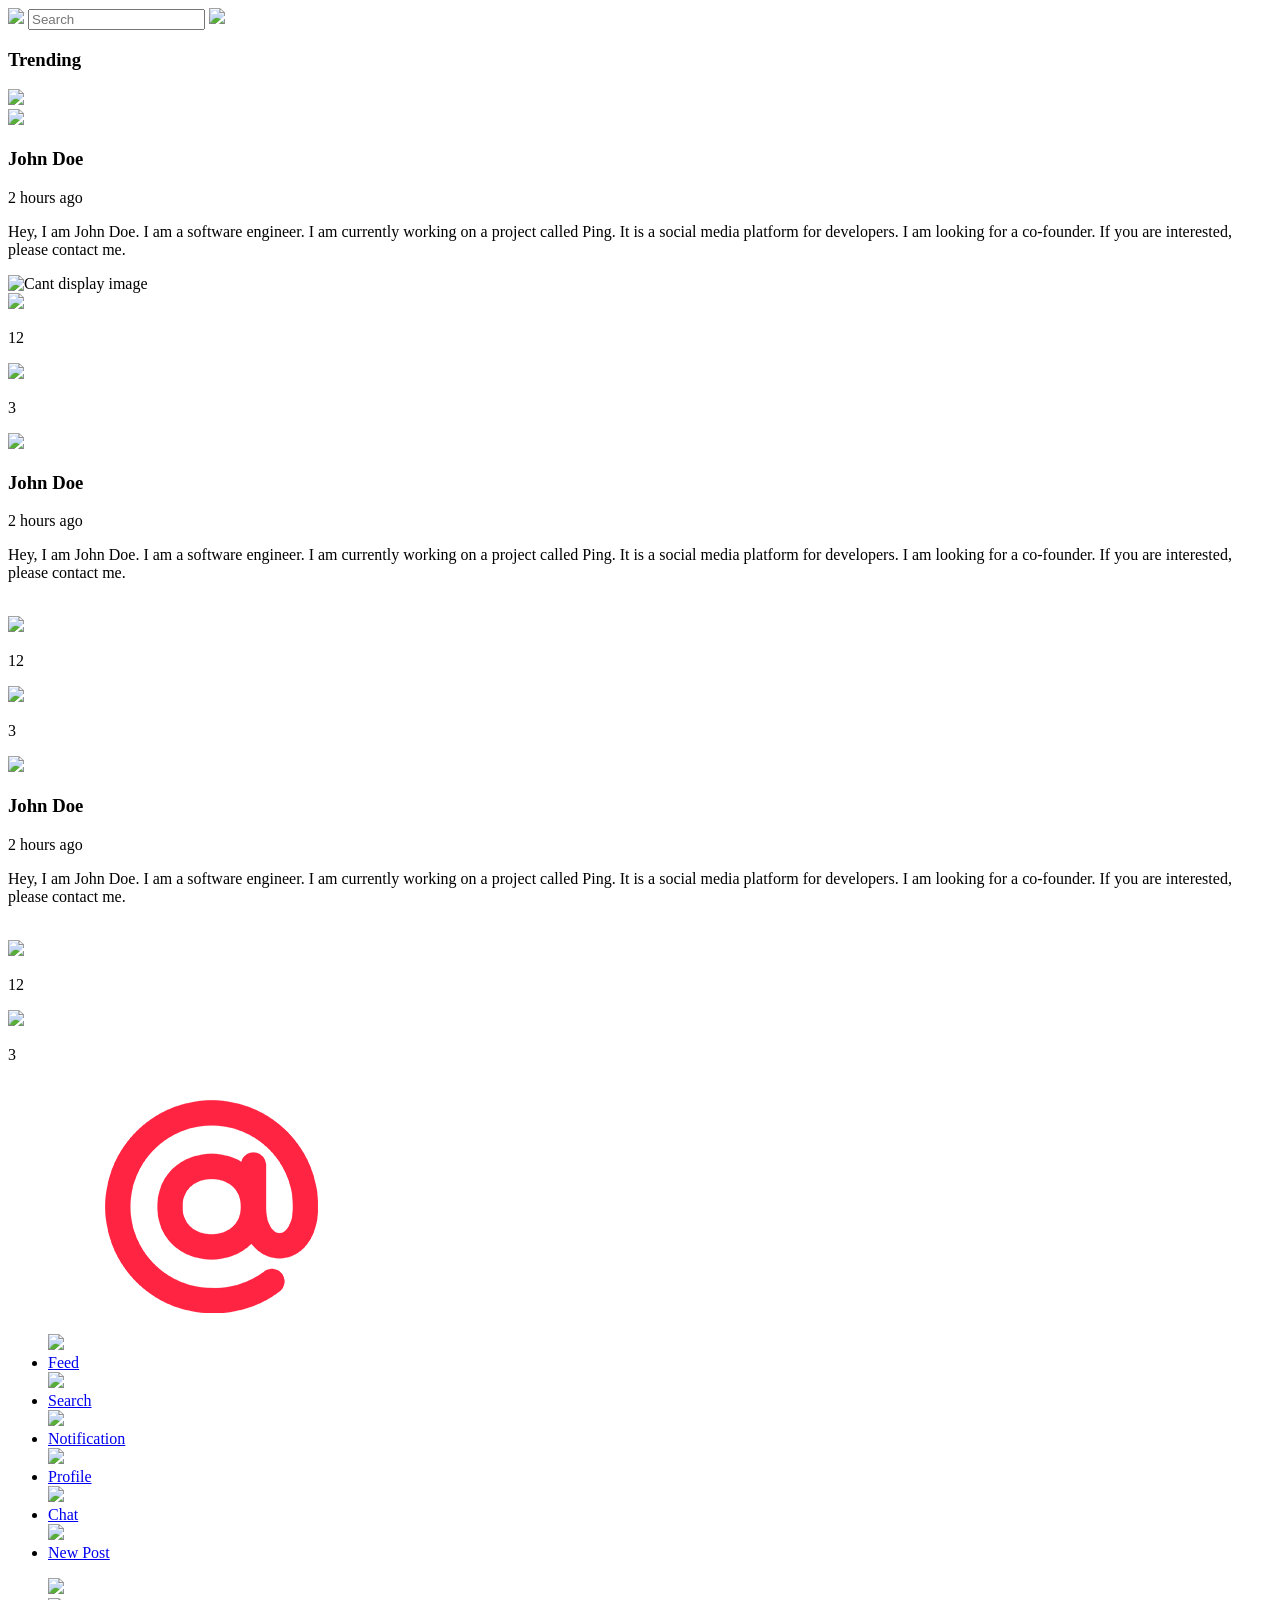
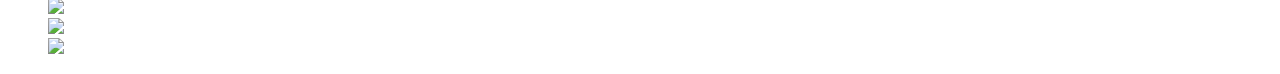
==== Search.html @ 75299975 "category change" ====
<!DOCTYPE html>
<html lang="en">
<head>
    <meta charset="UTF-8">
    <meta name="viewport" content="width=device-width, initial-scale=1.0">
    <title>Ping Search</title>
    <link rel="stylesheet" href="search.css">
</head>
<body>
    <!-- Search Bar -->
    <div class="search-bar">
        <a href="/profile.html"><img class="profile-pic" src="https://wallpapercave.com/wp/wp7151807.jpg"></a>
        <input type="text" placeholder="Search" />
        <img src="https://unpkg.com/@mynaui/icons/icons/search.svg" />
        <h3 class="Trending">Trending</h3>
    </div>
    
    <!-- Header-Mobile -->
    <!-- <div class="header-mobile">
        <div class="create-post-mobile">
        </div>
    </div> -->

    <!-- New Post Search Section Icon -->
    <div class="new-post">
        <a href="/new-post"><img class="new-post-icon" src="https://unpkg.com/@mynaui/icons/icons/edit-one.svg" /></a>
    </div>


    <!-- Cards -->
    <div class="master-blog-card">
     <div class="blog-card" >
        <div class="blog-card-header">
            <img class="user-logo" src="https://th.bing.com/th/id/OIP.3B7Qe_AGdPt7rxOYfyeopQHaHw?rs=1&pid=ImgDetMain" />
            <div class="blog-card-header-text">
                <h3>John Doe</h3>
                <p>2 hours ago</p>
            </div>
        </div>
        <div class="blog-card-body">
            <p>Hey, I am John Doe. I am a software engineer. I am currently working on a project called Ping. It is a social media platform for developers. I am looking for a co-founder. If you are interested, please contact me.</p>
            <img src="https://th.bing.com/th/id/OIP.H8hSlTJdhPqiRtbc4tB5GQHaEL?rs=1&pid=ImgDetMain" alt="Cant display image" />
        </div>
        <div class="blog-card-footer">
            <div class="blog-card-footer-left">
                <img src="https://unpkg.com/@mynaui/icons/icons/heart.svg" />
                <p>12</p>
            </div>
            <div class="blog-card-footer-right">
                <img src="https://unpkg.com/@mynaui/icons/icons/message-reply.svg" />
                <p>3</p>
            </div>
        </div>
     </div>
     <div class="blog-card">
        <div class="blog-card-header">
            <img class="user-logo" src="https://th.bing.com/th/id/OIP.3B7Qe_AGdPt7rxOYfyeopQHaHw?rs=1&pid=ImgDetMain" />
            <div class="blog-card-header-text">
                <h3>John Doe</h3>
                <p>2 hours ago</p>
            </div>
        </div>
        <div class="blog-card-body">
            <p>Hey, I am John Doe. I am a software engineer. I am currently working on a project called Ping. It is a social media platform for developers. I am looking for a co-founder. If you are interested, please contact me.</p>
            <img src="https://th.bing.com/th/id/R.47930bcaffe2b7f9fa79c2f3bd9d7628?rik=qGMMepOCgLfIxw&riu=http%3a%2f%2fwallpapercave.com%2fwp%2fagHMSaj.jpg&ehk=LFn%2f453mdZDHC7Wvo4M7mxvoSfo5m52KoX9FsagmcBM%3d&risl=&pid=ImgRaw&r=0" alt="">
        </div>
        <div class="blog-card-footer">
            <div class="blog-card-footer-left">
                <img src="https://unpkg.com/@mynaui/icons/icons/heart.svg" />
                <p>12</p>
            </div>
            <div class="blog-card-footer-right">
                <img src="https://unpkg.com/@mynaui/icons/icons/message-reply.svg" />
                <p>3</p>
            </div>
        </div>
     </div>

     <div class="blog-card">
        <div class="blog-card-header">
            <img class="user-logo" src="https://th.bing.com/th/id/OIP.3B7Qe_AGdPt7rxOYfyeopQHaHw?rs=1&pid=ImgDetMain" />
            <div class="blog-card-header-text">
                <h3>John Doe</h3>
                <p>2 hours ago</p>
            </div>
        </div>
        <div class="blog-card-body">
            <p>Hey, I am John Doe. I am a software engineer. I am currently working on a project called Ping. It is a social media platform for developers. I am looking for a co-founder. If you are interested, please contact me.</p>
            <img src="https://wallpapercave.com/wp/wp5298734.png" alt="">
        </div>
        <div class="blog-card-footer">
            <div class="blog-card-footer-left">
                <img src="https://unpkg.com/@mynaui/icons/icons/heart.svg" />
                <p>12</p>
            </div>
            <div class="blog-card-footer-right">
                <img src="https://unpkg.com/@mynaui/icons/icons/message-reply.svg" />
                <p>3</p>
            </div>
        </div>
     </div>
    </div>

    <!-- Sidebar-PC -->
    <div class="sidebar-pc">
        <div class="pc-menu">
            <ul>
                <a href="/index.html"><div class="ping-logo">
                    <img src="/Assets/ping/ping/pinglogo.png" alt="">
                </div></a>

                <a href="/index.html"><div class="option-ul">
                    <img src="https://unpkg.com/@mynaui/icons/icons/square.svg" />
                    <li><a href="/index.html">Feed</a></li>
                </div></a>

                <a href="/Search.html"><div class="option-ul">
                    <img src="https://unpkg.com/@mynaui/icons/icons/search.svg" />
                    <li><a href="/Search.html">Search</a></li>
                </div></a>

                <a href="/profile"><div class="option-ul">
                    <img src="https://unpkg.com/@mynaui/icons/icons/bell.svg" />
                    <li><a href="/notification">Notification</a></li>
                </div></a>
                
                <a href="/profile"><div class="option-ul">
                    <img src="https://unpkg.com/@mynaui/icons/icons/user.svg" />
                    <li><a href="/profile">Profile</a></li>
                </div></a>

                <a href="/chat"><div class="option-ul">
                    <img src="https://unpkg.com/@mynaui/icons/icons/chat.svg" />
                    <li><a href="/profile">Chat</a></li>
                </div></a>

                <a href="/new-post"><div class="option-ul">
                    <img src="https://unpkg.com/@mynaui/icons/icons/edit-one.svg" />
                    <li><a href="/new-post">New Post</a></li>
                </div></a>
            </ul>
        </div>
    </div>

    <!-- Sidebar-Mobile-->
    <div class="sidebar" id="sidebar">
        <div class="menu">
            <ul>
                <a href="/index.html"><div class="option-ul">
                    <img src="https://unpkg.com/@mynaui/icons/icons/square.svg" />
                    <!-- <li><a href="/index.html">Feed</a></li> -->
                </div></a>

                <a href="/Search.html"><div class="option-ul">
                    <img src="https://unpkg.com/@mynaui/icons/icons/search.svg" />
                    <!-- <li><a href="/Search.html">Search</a></li> -->
                </div></a>

                <a href="/profile"><div class="option-ul">
                    <img src="https://unpkg.com/@mynaui/icons/icons/bell.svg" />
                    <!-- <li><a href="/notification">Notification</a></li> -->
                </div></a>
                
                <a href="/chat"><div class="option-ul">
                    <img src="https://unpkg.com/@mynaui/icons/icons/chat.svg" />
                    <!-- <li><a href="/profile">Chat</a></li> -->
                </div></a>
            </ul>
        </div>
    </div>
</body>
</html>
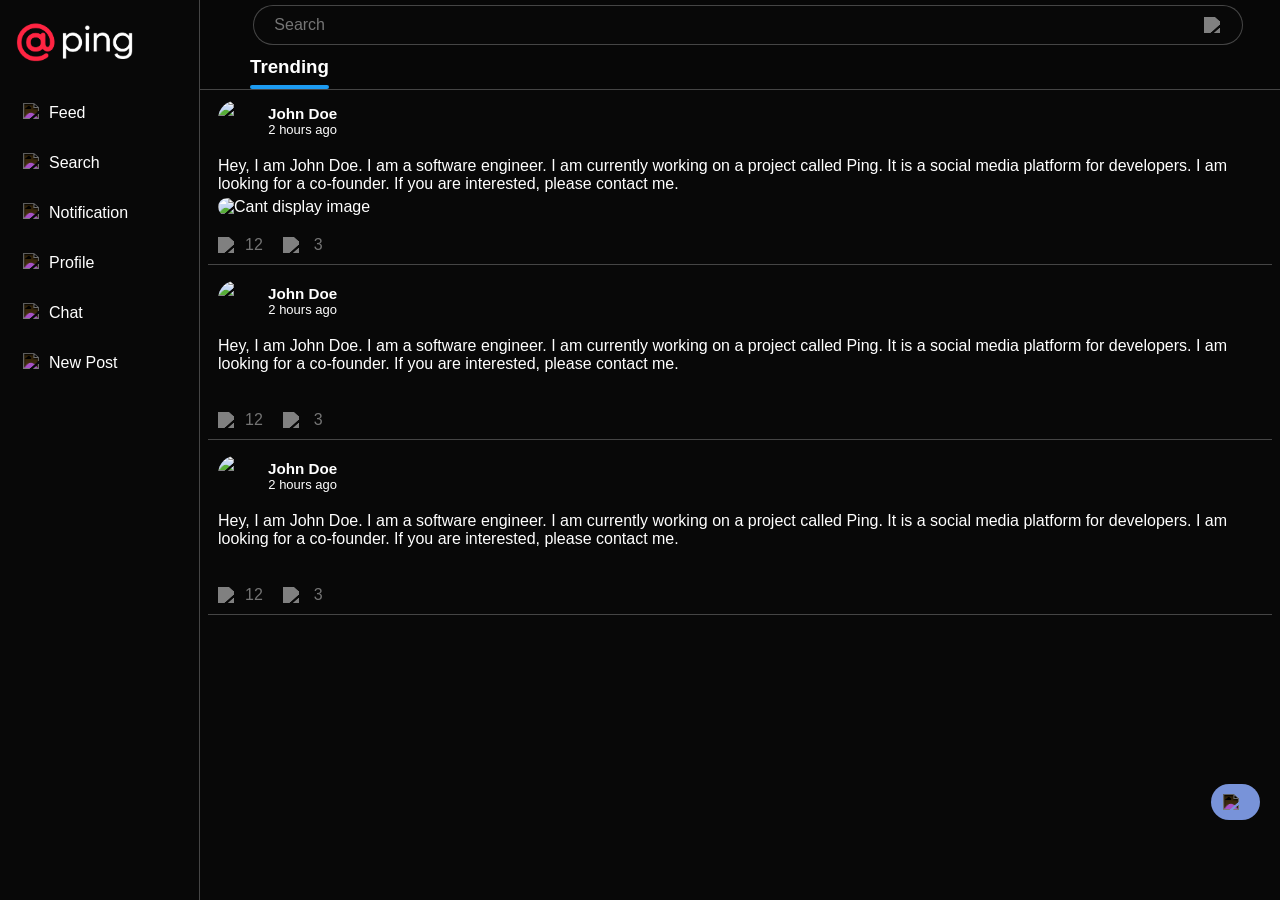
==== commit 41e6df62: "search page css fix" ====
--- a/Search.html
+++ b/Search.html
@@ -4,7 +4,7 @@
     <meta charset="UTF-8">
     <meta name="viewport" content="width=device-width, initial-scale=1.0">
     <title>Ping Search</title>
-    <link rel="stylesheet" href="search.css">
+    <link rel="stylesheet" href="Search.css">
 </head>
 <body>
     <!-- Search Bar -->
--- a/Search.css
+++ b/Search.css
@@ -0,0 +1,351 @@
+*{
+    margin: 0;
+    padding: 0;
+    box-sizing: border-box;
+}
+
+body{
+    font-family: 'Poppins', sans-serif;
+    background-color: #080808 ;
+    z-index: 0;
+}
+
+::-webkit-scrollbar {
+    width: 6px; /* Width of the vertical scrollbar */
+    height: 6px; /* Height of the horizontal scrollbar */
+}
+
+::-webkit-scrollbar-thumb {
+    background-color: #1a361b;
+    border-radius: 10px;
+    border: 2px solid #080808;
+}
+
+/* Search bar */
+.search-bar{
+    display: flex;
+    justify-content: space-evenly;
+    align-items: center;
+    z-index: 1;
+    background: #08080843;
+    width: 100%;
+    height: 90px;
+    position: fixed;
+    border-bottom: 1px solid #74747491;
+    padding-bottom: 15px;
+    backdrop-filter: blur(100px);
+}
+
+.search-bar .profile-pic{
+    width: 35px;
+    height: auto;
+    border-radius: 50%;
+    margin-left: 10px;
+    margin-top: -25px;
+    filter: invert(0);
+    position: relative;
+    display: block;
+}
+
+
+.search-bar input{
+    width: 80%;
+    height: 40px;
+    border: none;
+    margin-top: -25px;
+    border-radius: 20px;
+    padding-left: 20px;
+    background: #080808;
+    color: #fff;
+    font-size: 16px;
+    outline: none;
+    border: 1px solid #74747491;
+}
+
+.search-bar img{
+    display: flex;
+    align-items: center;
+    width: 25px;
+    height: auto;
+    filter: invert(0.5);
+    position: absolute;
+    margin-top: -25px;
+    right: 5%;
+    cursor: pointer;
+}
+
+.search-bar .Trending {
+    display: inline-block;
+    color: white;
+    position: fixed;
+    bottom: 5px;
+    left: 250px;
+    padding-bottom: 6px;
+    cursor: pointer;
+}
+
+.Trending::before {
+    content: "";
+    position: absolute;
+    bottom: -5px; 
+    left: 0;
+    width: 100%;
+    height: 4px;
+    background: #1d9bf0;
+    border-radius: 10px;
+  }
+
+/* New Post Icon */
+.new-post{
+    display: flex;
+    justify-content: center;
+    cursor: pointer;
+    position: fixed;
+    right: 20px;
+    bottom: 80px;
+    z-index: 2;
+    background: rgb(120, 147, 217);
+    padding: 10px 12px;
+    border-radius: 20px;
+}
+
+.new-post img{
+    width: 25px;
+    filter: invert(1);
+    display: flex;
+    justify-content: center;
+    align-items: center;
+}
+
+/* Header-Mobile */
+.header-mobile{
+    margin-top: 60px;
+    display: flex;
+    justify-content: center;
+    align-items: center;
+}
+
+.header-mobile p{
+    color: white;
+    padding-left: 50%;
+}
+
+.header-mobile .create-post-mobile{
+    position: fixed;
+    /* background: #080808; */
+    height: 45px;
+    z-index: 1;
+    width: 100%;
+    border-bottom:2px solid #74747491;
+    display: flex;
+    align-items: center;
+    margin-top: -70px;
+}
+
+.header-mobile .create-post-mobile img{
+    width: 28px;
+    margin-right: 30px;
+    filter: invert(1);
+}
+
+
+/* Blog-card */
+.master-blog-card{
+    padding: 8px;
+    padding-top: 85px;
+    padding-bottom: 55px;
+}
+
+.blog-card{
+    text-align: start;
+    border-bottom: 1px solid #74747491;
+    cursor: pointer;
+    overflow: hidden;
+    /* box-shadow: 0 2px 4px rgba(0, 0, 0, 0.1); */
+    transition: transform 0.2s ease-in-out;   
+    text-decoration: none;
+    color: #fff;
+    padding: 10px;
+}
+
+
+.blog-card-header{
+    display: flex;
+    justify-content: start;
+    margin-bottom: 20px;
+    padding-top: 5px;
+}
+
+.blog-card .user-logo{
+    width: 40px;
+    height: auto;
+    border: none;
+    border-radius: 50%;
+    margin-right: 10px;
+}
+
+.blog-card-header-text{
+    font-size: small;
+    display: flex;
+    flex-direction: column;
+    align-items: center;
+    margin-top: 5px;
+}
+
+.blog-card-body img{
+    width: 80%;
+    height: auto;
+    object-fit: cover;
+    margin-top: 5px;
+    margin-bottom: -10px;
+    border-radius: 1rem;
+}
+
+.blog-card-footer{
+    display: flex;
+    margin-top: 20px;
+    color: #747474;
+}
+
+.blog-card-footer img{
+    width: 25px;
+    filter: invert(0.5);
+}
+
+.blog-card-footer-left{
+    display: flex;
+    align-items: center;
+}
+
+.blog-card-footer-left p{
+    margin-left: 2px;
+    font-size: medium;
+}
+
+.blog-card-footer-right{
+    display: flex;
+    align-items: center;
+    margin-left: 20px;
+}
+
+.blog-card-footer-right p{
+    margin-left: 6px;
+    font-size: medium;
+}
+
+/* SideBar */
+.sidebar-pc {
+    display: none;
+    position: fixed;
+    left: 0;
+    top: 0;
+    background-color: #080808;
+    border-right: 1px solid #74747491;
+    width: 200px;
+    height: 100vh;
+    z-index: 10; ;
+}
+
+.sidebar-pc .ping-logo img{
+    width: 135px;
+    height: auto;
+    margin-bottom: 20px;
+    margin-top: 5px;
+    filter: invert(0);
+    margin-left: -8px;
+}
+
+.sidebar-pc .option-ul{
+    display: flex;
+    align-items: center;
+    height: 50px;
+    gap: 10px;
+    padding-left: 8px;
+}
+
+.sidebar-pc ul{
+    list-style: none;
+    display: flex;
+    flex-direction: column;
+    margin-left: 15px;
+    margin-top: 15px;
+}
+
+.sidebar-pc ul a{
+    text-decoration: none;
+    color: #fff;
+}
+
+.sidebar-pc img{
+    width: 20px;
+    filter: invert(1);
+}
+
+.sidebar{
+    position: fixed;
+    bottom: 0;
+    z-index: 2;
+    width: 100%;
+    height: 54px;
+    border-top: 2px solid #74747491;
+    background: #080808;
+}
+
+.sidebar ul{
+    list-style: none;
+    display: flex;
+    justify-content: space-around;
+    margin-top: 10px;
+}
+
+.sidebar ul .option-ul img{
+    width: 28px;
+    filter: invert(1);
+}
+
+@media (min-width: 729px){
+    .blog-card-body img{
+        height: auto;
+        width: 50%;
+    }
+
+    .sidebar{
+        display: none;
+    }
+
+    .sidebar-pc{
+        display: block;
+    }
+
+    .master-blog-card{
+        margin-left: 200px;
+    }
+
+    .create-post-mobile{
+        display: none;
+    }
+    
+    .search-bar{
+        padding-left: 180px;
+    }
+
+    .search-bar .profile-pic{
+        display: none;
+    }
+
+    .search-bar input{
+        width: 90%;
+    }
+
+    .search-bar img{
+        right: 4%;
+        
+    }
+}
+
+
+@media (max-width: 729px){
+    .search-bar .Trending{
+        left: 20px;
+    }
+}
